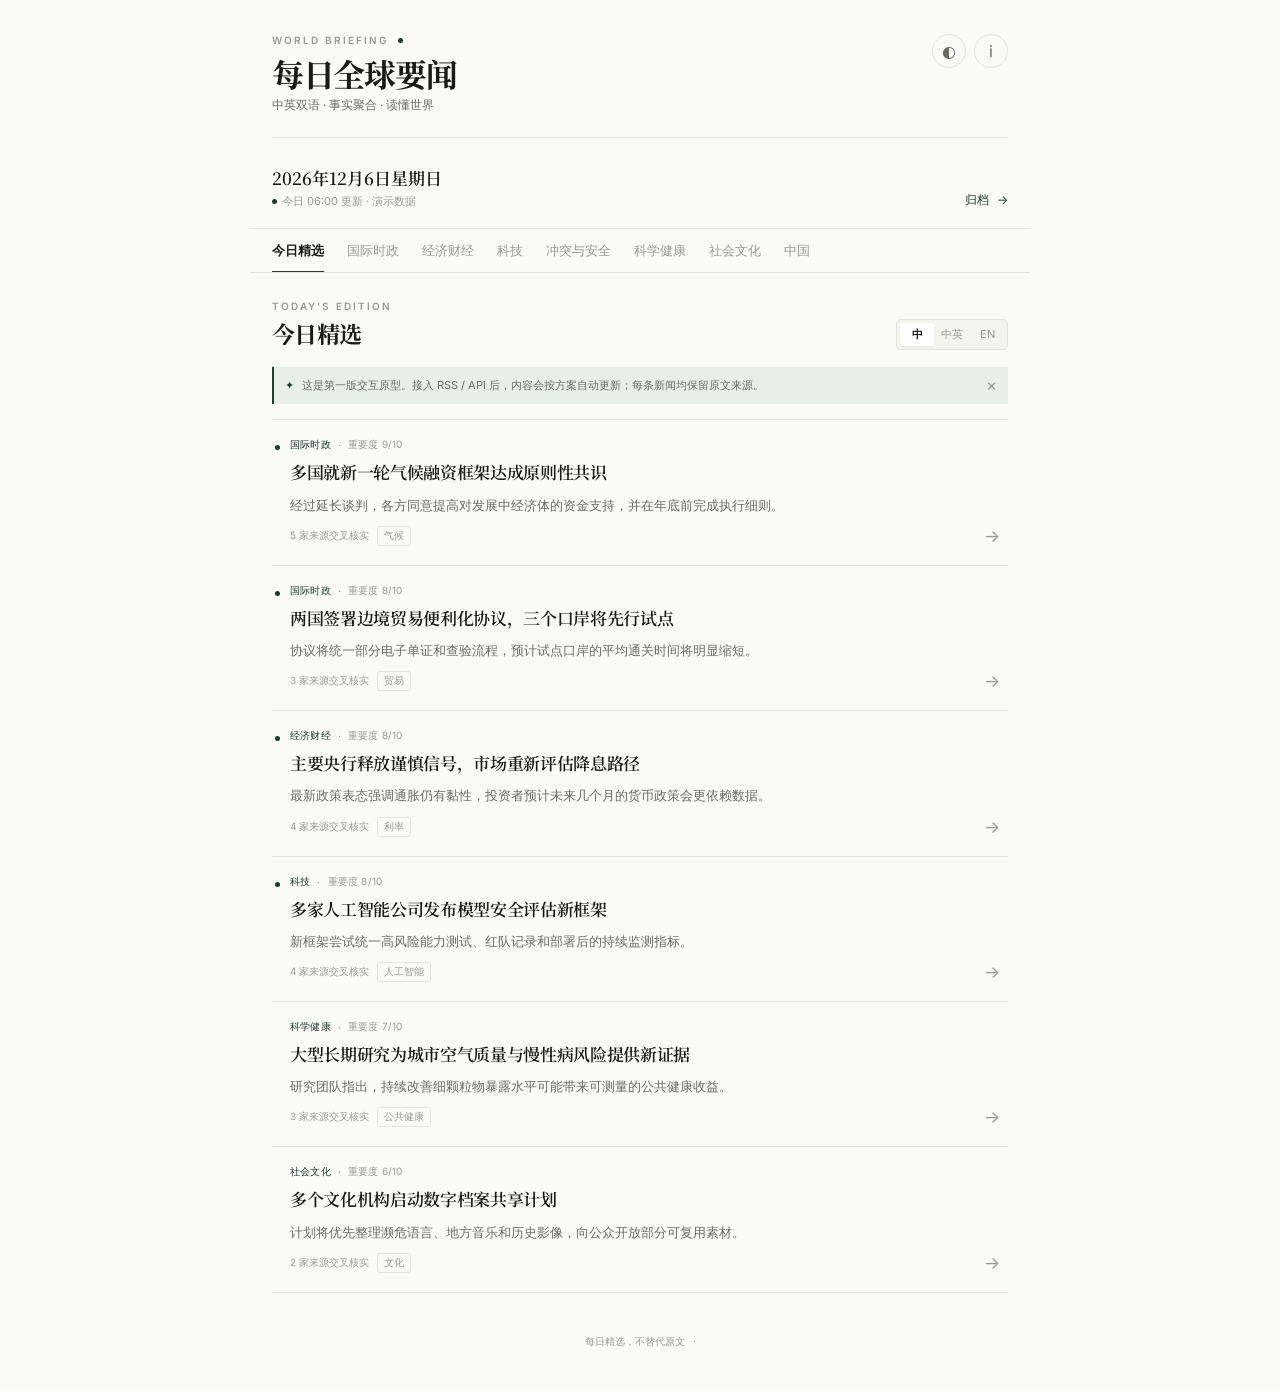
==== index.html @ 691db1d5 "Add files via upload" ====
<!doctype html>
<html lang="zh-CN">
  <head>
    <meta charset="UTF-8" />
    <meta name="viewport" content="width=device-width, initial-scale=1, viewport-fit=cover" />
    <meta name="theme-color" content="#1f3a32" />
    <meta name="description" content="每日全球要闻，中英双语简报。" />
    <link rel="manifest" href="manifest.webmanifest" />
    <link rel="icon" href="data:image/svg+xml,%3Csvg xmlns='http://www.w3.org/2000/svg' viewBox='0 0 64 64'%3E%3Crect width='64' height='64' rx='14' fill='%231f3a32'/%3E%3Cpath d='M17 18h30v7H25v8h19v7H25v9h22v7H17z' fill='%23fafaf8'/%3E%3C/svg%3E" />
    <title>每日全球要闻</title>
    <link rel="preconnect" href="https://fonts.googleapis.com" />
    <link rel="preconnect" href="https://fonts.gstatic.com" crossorigin />
    <link href="https://fonts.googleapis.com/css2?family=Inter:wght@400;500;600&family=Noto+Serif+SC:wght@500;600;700&display=swap" rel="stylesheet" />
    <link rel="stylesheet" href="styles.css" />
  </head>
  <body>
    <div class="app-shell">
      <header class="topbar">
        <div>
          <p class="eyebrow">WORLD BRIEFING <span class="live-dot"></span></p>
          <h1>每日全球要闻</h1>
          <p class="subtitle">中英双语 · 事实聚合 · 读懂世界</p>
        </div>
        <div class="top-actions" aria-label="页面设置">
          <button class="icon-button" id="theme-toggle" type="button" aria-label="切换主题" title="切换主题">◐</button>
          <button class="icon-button" id="about-toggle" type="button" aria-label="关于本应用" title="关于本应用">i</button>
        </div>
      </header>

      <main>
        <section class="date-row">
          <div>
            <p class="date-label" id="today-label"></p>
            <p class="update-note"><span class="status-dot"></span>今日 06:00 更新 · 演示数据</p>
          </div>
          <button class="archive-button" id="archive-toggle" type="button">归档 <span>→</span></button>
        </section>

        <section class="category-bar" aria-label="新闻分类">
          <div class="category-scroll" id="category-tabs"></div>
        </section>

        <section class="view-head">
          <div>
            <p class="section-kicker" id="view-kicker">TODAY'S EDITION</p>
            <h2 id="category-title">国际时政</h2>
          </div>
          <div class="language-switcher" role="group" aria-label="语言显示">
            <button class="language-button is-active" data-language="zh" type="button">中</button>
            <button class="language-button" data-language="bilingual" type="button">中英</button>
            <button class="language-button" data-language="en" type="button">EN</button>
          </div>
        </section>

        <div class="notice" id="demo-notice">
          <span class="notice-mark">✦</span>
          <span>这是第一版交互原型。接入 RSS / API 后，内容会按方案自动更新；每条新闻均保留原文来源。</span>
          <button id="notice-close" type="button" aria-label="关闭提示">×</button>
        </div>

        <section class="story-list" id="story-list" aria-live="polite"></section>

        <section class="empty-state is-hidden" id="empty-state">
          <div class="empty-icon">⌕</div>
          <h3>没有找到相关文章</h3>
          <p>试试切换分类，或在归档里搜索其他关键词。</p>
        </section>

        <section class="archive-panel is-hidden" id="archive-panel">
          <div class="archive-heading">
            <div>
              <p class="section-kicker">LOOK BACK</p>
              <h2>往期归档</h2>
            </div>
            <button class="text-button" id="archive-close" type="button">返回今日</button>
          </div>
          <label class="search-box">
            <span>⌕</span>
            <input id="archive-search" type="search" placeholder="搜索标题、主题或标签" />
          </label>
          <div class="archive-results" id="archive-results"></div>
        </section>
      </main>

      <footer class="footer">
        <span>每日精选，不替代原文</span>
        <span class="footer-separator">·</span>
        <button id="install-button" class="install-button is-hidden" type="button">添加到主屏幕</button>
      </footer>
    </div>

    <div class="modal-backdrop is-hidden" id="detail-modal" role="dialog" aria-modal="true" aria-labelledby="detail-title">
      <article class="detail-modal">
        <button class="modal-close" id="detail-close" type="button" aria-label="关闭详情">×</button>
        <div id="detail-content"></div>
      </article>
    </div>

    <div class="modal-backdrop is-hidden" id="about-modal" role="dialog" aria-modal="true" aria-labelledby="about-title">
      <article class="about-modal">
        <button class="modal-close" id="about-close" type="button" aria-label="关闭关于">×</button>
        <p class="section-kicker">ABOUT THE BRIEFING</p>
        <h2 id="about-title">把世界讲得清楚一点</h2>
        <p>每日全球要闻是一款面向手机阅读的中英双语新闻聚合工具。它把同一事件的多家报道合并为一条，用简洁的事实摘要帮助你快速建立全局感。</p>
        <div class="about-rule"></div>
        <p class="about-small">当前为前端交互原型，页面使用演示数据。正式版将接入 RSS / API、去重聚类、模型摘要和每日定时发布。</p>
      </article>
    </div>

    <script src="app.js"></script>
  </body>
</html>
---- styles.css ----
:root {
  color-scheme: light;
  --bg: #fafaf8;
  --surface: #ffffff;
  --surface-muted: #f3f3ef;
  --text: #1a1a18;
  --muted: #6b6b66;
  --soft: #9a9a94;
  --line: #e5e4df;
  --accent: #1f3a32;
  --accent-soft: #e8efeb;
  --shadow: 0 18px 60px rgba(26, 30, 25, .13);
}

:root[data-theme="dark"] {
  color-scheme: dark;
  --bg: #0f100f;
  --surface: #171917;
  --surface-muted: #1d201d;
  --text: #edede8;
  --muted: #a0a098;
  --soft: #70716b;
  --line: #2a2c29;
  --accent: #9bc9b2;
  --accent-soft: #1b2a22;
  --shadow: 0 18px 60px rgba(0, 0, 0, .36);
}

* { box-sizing: border-box; }
html { min-width: 320px; background: var(--bg); }
body {
  margin: 0;
  background: var(--bg);
  color: var(--text);
  font-family: Inter, "PingFang SC", "Microsoft YaHei", system-ui, sans-serif;
  -webkit-font-smoothing: antialiased;
}
button, input { font: inherit; }
button { color: inherit; }
.app-shell { width: min(100%, 780px); margin: 0 auto; padding: 28px 22px 42px; }
.topbar { display: flex; justify-content: space-between; align-items: flex-start; padding: 6px 0 23px; border-bottom: 1px solid var(--line); }
.eyebrow, .section-kicker { margin: 0; color: var(--soft); font-size: 10px; letter-spacing: .2em; font-weight: 600; }
.live-dot { display: inline-block; width: 5px; height: 5px; margin: 0 0 1px 5px; border-radius: 50%; background: var(--accent); }
h1, h2, h3, p { margin-top: 0; }
h1 { margin: 7px 0 2px; font-family: "Noto Serif SC", serif; font-size: clamp(26px, 5vw, 32px); line-height: 1.3; letter-spacing: -.04em; }
.subtitle { margin: 0; color: var(--muted); font-size: 12px; }
.top-actions { display: flex; gap: 8px; }
.icon-button, .modal-close { width: 34px; height: 34px; border: 1px solid var(--line); border-radius: 50%; background: transparent; cursor: pointer; color: var(--muted); transition: .2s ease; }
.icon-button:hover, .modal-close:hover { color: var(--text); border-color: var(--accent); background: var(--accent-soft); }
.date-row { display: flex; align-items: flex-end; justify-content: space-between; padding: 27px 0 19px; }
.date-label { margin: 0 0 4px; font-family: "Noto Serif SC", serif; font-size: 17px; font-weight: 600; }
.update-note { margin: 0; color: var(--soft); font-size: 11px; }
.status-dot { display: inline-block; width: 5px; height: 5px; margin: 0 5px 1px 0; border-radius: 50%; background: var(--accent); }
.archive-button, .text-button, .install-button { border: 0; padding: 0; background: none; color: var(--accent); cursor: pointer; font-size: 12px; }
.archive-button span { display: inline-block; margin-left: 5px; transition: transform .2s; }
.archive-button:hover span { transform: translateX(3px); }
.category-bar { margin: 0 -22px; border-bottom: 1px solid var(--line); border-top: 1px solid var(--line); overflow: hidden; }
.category-scroll { display: flex; gap: 23px; padding: 0 22px; overflow-x: auto; scrollbar-width: none; }
.category-scroll::-webkit-scrollbar { display: none; }
.category-button { position: relative; flex: 0 0 auto; padding: 13px 0 12px; border: 0; background: none; color: var(--soft); cursor: pointer; font-size: 13px; white-space: nowrap; }
.category-button::after { position: absolute; right: 0; bottom: -1px; left: 0; height: 2px; background: var(--accent); content: ""; opacity: 0; transform: scaleX(.3); transition: .2s ease; }
.category-button:hover, .category-button.is-active { color: var(--text); }
.category-button.is-active { font-weight: 600; }
.category-button.is-active::after { opacity: 1; transform: scaleX(1); }
.view-head { display: flex; align-items: flex-end; justify-content: space-between; padding: 27px 0 17px; }
.view-head h2, .archive-heading h2 { margin: 5px 0 0; font-family: "Noto Serif SC", serif; font-size: 23px; letter-spacing: -.03em; }
.language-switcher { display: flex; gap: 1px; padding: 3px; border: 1px solid var(--line); border-radius: 5px; background: var(--surface-muted); }
.language-button { min-width: 34px; padding: 4px 6px; border: 0; border-radius: 3px; background: transparent; color: var(--soft); cursor: pointer; font-size: 11px; }
.language-button.is-active { background: var(--surface); color: var(--text); box-shadow: 0 1px 2px rgba(0,0,0,.06); font-weight: 600; }
.notice { display: flex; align-items: flex-start; gap: 8px; margin: 0 0 15px; padding: 10px 11px; border-left: 2px solid var(--accent); background: var(--accent-soft); color: var(--muted); font-size: 11px; line-height: 1.6; }
.notice-mark { color: var(--accent); }
.notice button { flex: 0 0 auto; margin-left: auto; border: 0; padding: 0 0 0 6px; background: none; color: var(--soft); cursor: pointer; font-size: 17px; line-height: 1; }
.story-list { border-top: 1px solid var(--line); }
.story-card { position: relative; padding: 18px 4px 19px 18px; border-bottom: 1px solid var(--line); cursor: pointer; transition: background .2s ease; }
.story-card:hover { background: var(--surface-muted); }
.story-card.is-important::before { position: absolute; top: 25px; left: 3px; width: 5px; height: 5px; border-radius: 50%; background: var(--accent); content: ""; }
.story-meta { display: flex; align-items: center; gap: 7px; margin-bottom: 7px; color: var(--soft); font-size: 10px; letter-spacing: .02em; }
.category-label { color: var(--accent); }
.story-card h3 { margin: 0; font-family: "Noto Serif SC", serif; font-size: 17px; font-weight: 600; line-height: 1.55; letter-spacing: -.02em; }
.story-en-title { display: none; margin: 3px 0 0; color: var(--soft); font-size: 12px; line-height: 1.5; }
.story-summary { margin: 8px 0 0; color: var(--muted); font-size: 13px; line-height: 1.7; }
.story-en-summary { display: none; margin: 6px 0 0; color: var(--soft); font-size: 12px; line-height: 1.6; }
.story-footer { display: flex; align-items: center; gap: 8px; margin-top: 10px; color: var(--soft); font-size: 10px; }
.tag { padding: 2px 6px; border: 1px solid var(--line); border-radius: 3px; }
.story-arrow { margin-left: auto; padding-right: 4px; color: var(--soft); font-size: 17px; transition: transform .2s; }
.story-card:hover .story-arrow { transform: translateX(3px); color: var(--accent); }
.empty-state { padding: 70px 20px; text-align: center; }
.empty-icon { color: var(--soft); font-size: 34px; }
.empty-state h3 { margin: 8px 0; font-family: "Noto Serif SC", serif; }
.empty-state p { margin: 0; color: var(--muted); font-size: 13px; }
.archive-panel { padding-top: 27px; }
.archive-heading { display: flex; align-items: flex-end; justify-content: space-between; padding-bottom: 18px; }
.search-box { display: flex; align-items: center; gap: 8px; padding: 9px 12px; border: 1px solid var(--line); border-radius: 4px; background: var(--surface); color: var(--soft); }
.search-box input { width: 100%; border: 0; outline: 0; background: transparent; color: var(--text); font-size: 13px; }
.archive-results { margin-top: 18px; border-top: 1px solid var(--line); }
.archive-result { display: flex; align-items: center; justify-content: space-between; padding: 15px 2px; border-bottom: 1px solid var(--line); cursor: pointer; }
.archive-result-date { color: var(--soft); font-size: 10px; }
.archive-result h3 { margin: 3px 0 0; font-family: "Noto Serif SC", serif; font-size: 15px; }
.archive-result-arrow { color: var(--soft); }
.footer { display: flex; justify-content: center; gap: 8px; margin-top: 42px; color: var(--soft); font-size: 10px; }
.install-button { font-size: 10px; }
.detail-modal, .about-modal { position: relative; width: min(100%, 660px); max-height: min(88vh, 850px); overflow-y: auto; padding: 31px clamp(22px, 5vw, 44px) 38px; border: 1px solid var(--line); border-radius: 7px; background: var(--surface); box-shadow: var(--shadow); }
.modal-backdrop { position: fixed; z-index: 10; inset: 0; display: grid; place-items: center; padding: 18px; background: rgba(12, 16, 13, .58); backdrop-filter: blur(5px); }
.modal-backdrop.is-hidden, .is-hidden { display: none; }
.modal-close { position: absolute; top: 16px; right: 16px; border: 0; }
.detail-modal .story-meta { margin-top: 6px; }
.detail-modal h2 { max-width: 550px; margin: 13px 0 5px; font-family: "Noto Serif SC", serif; font-size: clamp(22px, 5vw, 30px); line-height: 1.45; letter-spacing: -.04em; }
.detail-en-title { margin: 0 0 23px; color: var(--soft); font-size: 13px; line-height: 1.6; }
.detail-lead { margin: 0 0 24px; padding-left: 14px; border-left: 2px solid var(--accent); color: var(--text); font-family: "Noto Serif SC", serif; font-size: 16px; line-height: 1.8; }
.detail-section { margin-top: 22px; }
.detail-section h3 { margin-bottom: 6px; color: var(--accent); font-size: 10px; letter-spacing: .14em; }
.detail-section p { margin: 0; color: var(--muted); font-size: 14px; line-height: 1.85; }
.detail-en { margin-top: 9px !important; color: var(--soft) !important; font-size: 12px !important; }
.source-list { display: flex; flex-wrap: wrap; gap: 8px; margin-top: 9px; }
.source-list a { padding: 5px 8px; border: 1px solid var(--line); border-radius: 3px; color: var(--accent); font-size: 11px; text-decoration: none; }
.source-list a:hover { background: var(--accent-soft); }
.about-modal h2 { margin: 8px 0 14px; font-family: "Noto Serif SC", serif; font-size: 25px; }
.about-modal > p:not(.section-kicker) { color: var(--muted); font-size: 14px; line-height: 1.9; }
.about-rule { width: 45px; height: 2px; margin: 26px 0 18px; background: var(--accent); }
.about-modal .about-small { color: var(--soft); font-size: 12px; }

body[data-language="bilingual"] .story-en-title, body[data-language="bilingual"] .story-en-summary { display: block; }
body[data-language="en"] .story-card h3, body[data-language="en"] .story-summary { display: none; }
body[data-language="en"] .story-en-title, body[data-language="en"] .story-en-summary { display: block; }

@media (max-width: 560px) {
  .app-shell { padding: 20px 16px 32px; }
  .category-bar { margin: 0 -16px; }
  .category-scroll { padding: 0 16px; gap: 20px; }
  .date-row { padding-top: 23px; }
  .view-head { align-items: flex-start; gap: 14px; flex-direction: column; }
  .story-card h3 { font-size: 16px; }
  .modal-backdrop { padding: 0; align-items: end; }
  .detail-modal, .about-modal { max-height: 91vh; border-radius: 9px 9px 0 0; }
}
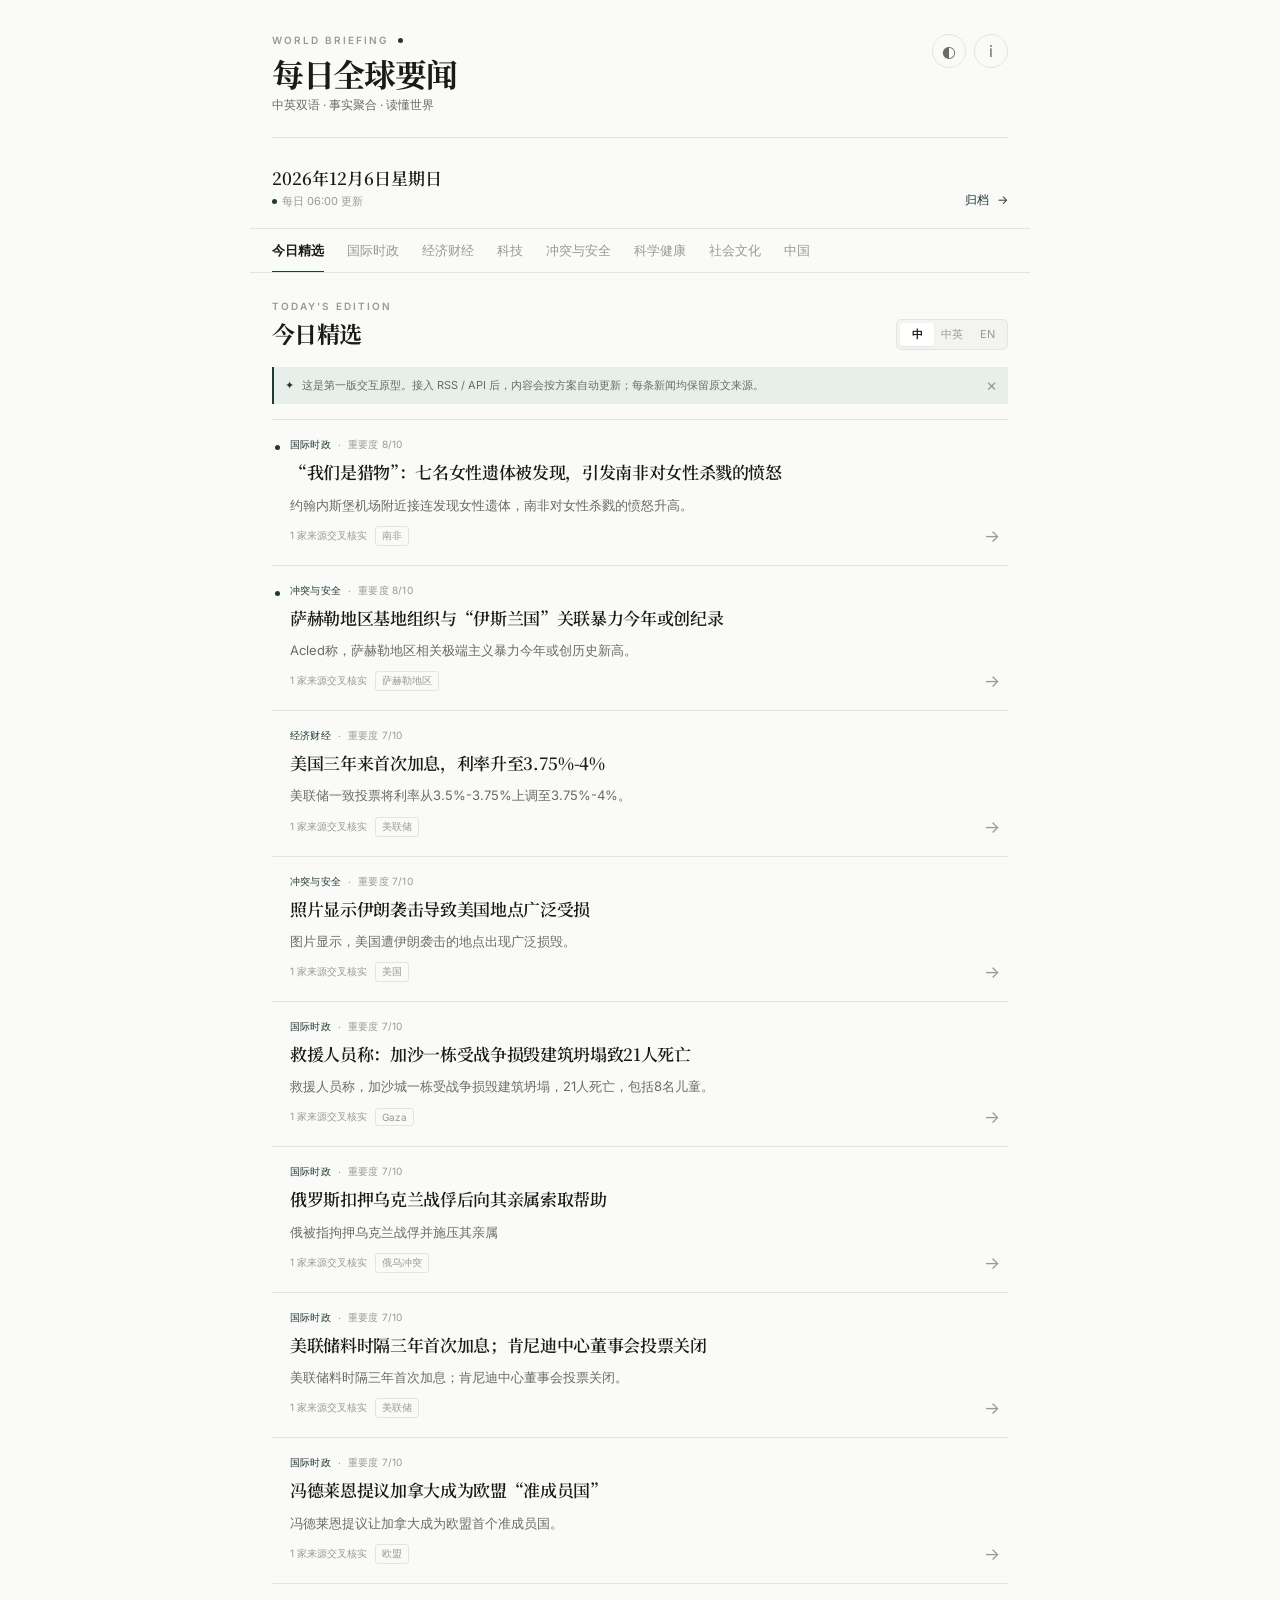
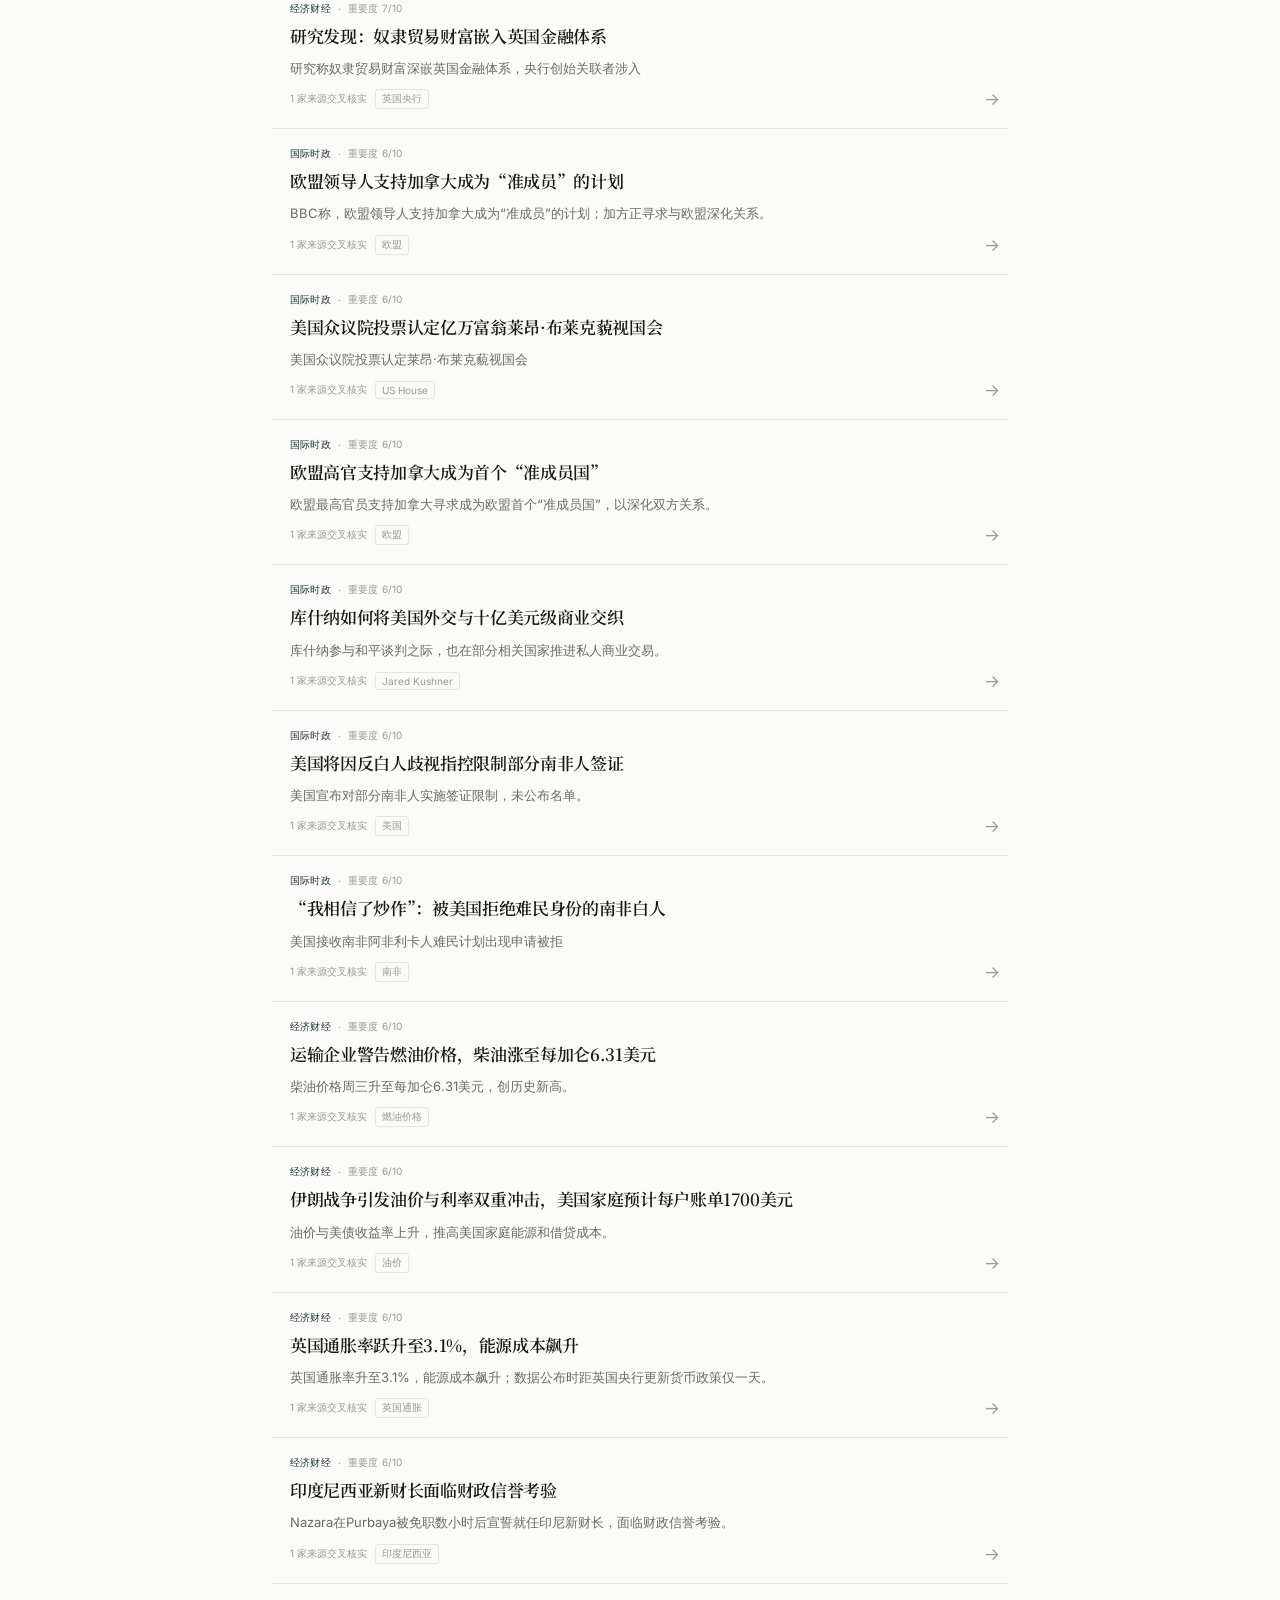
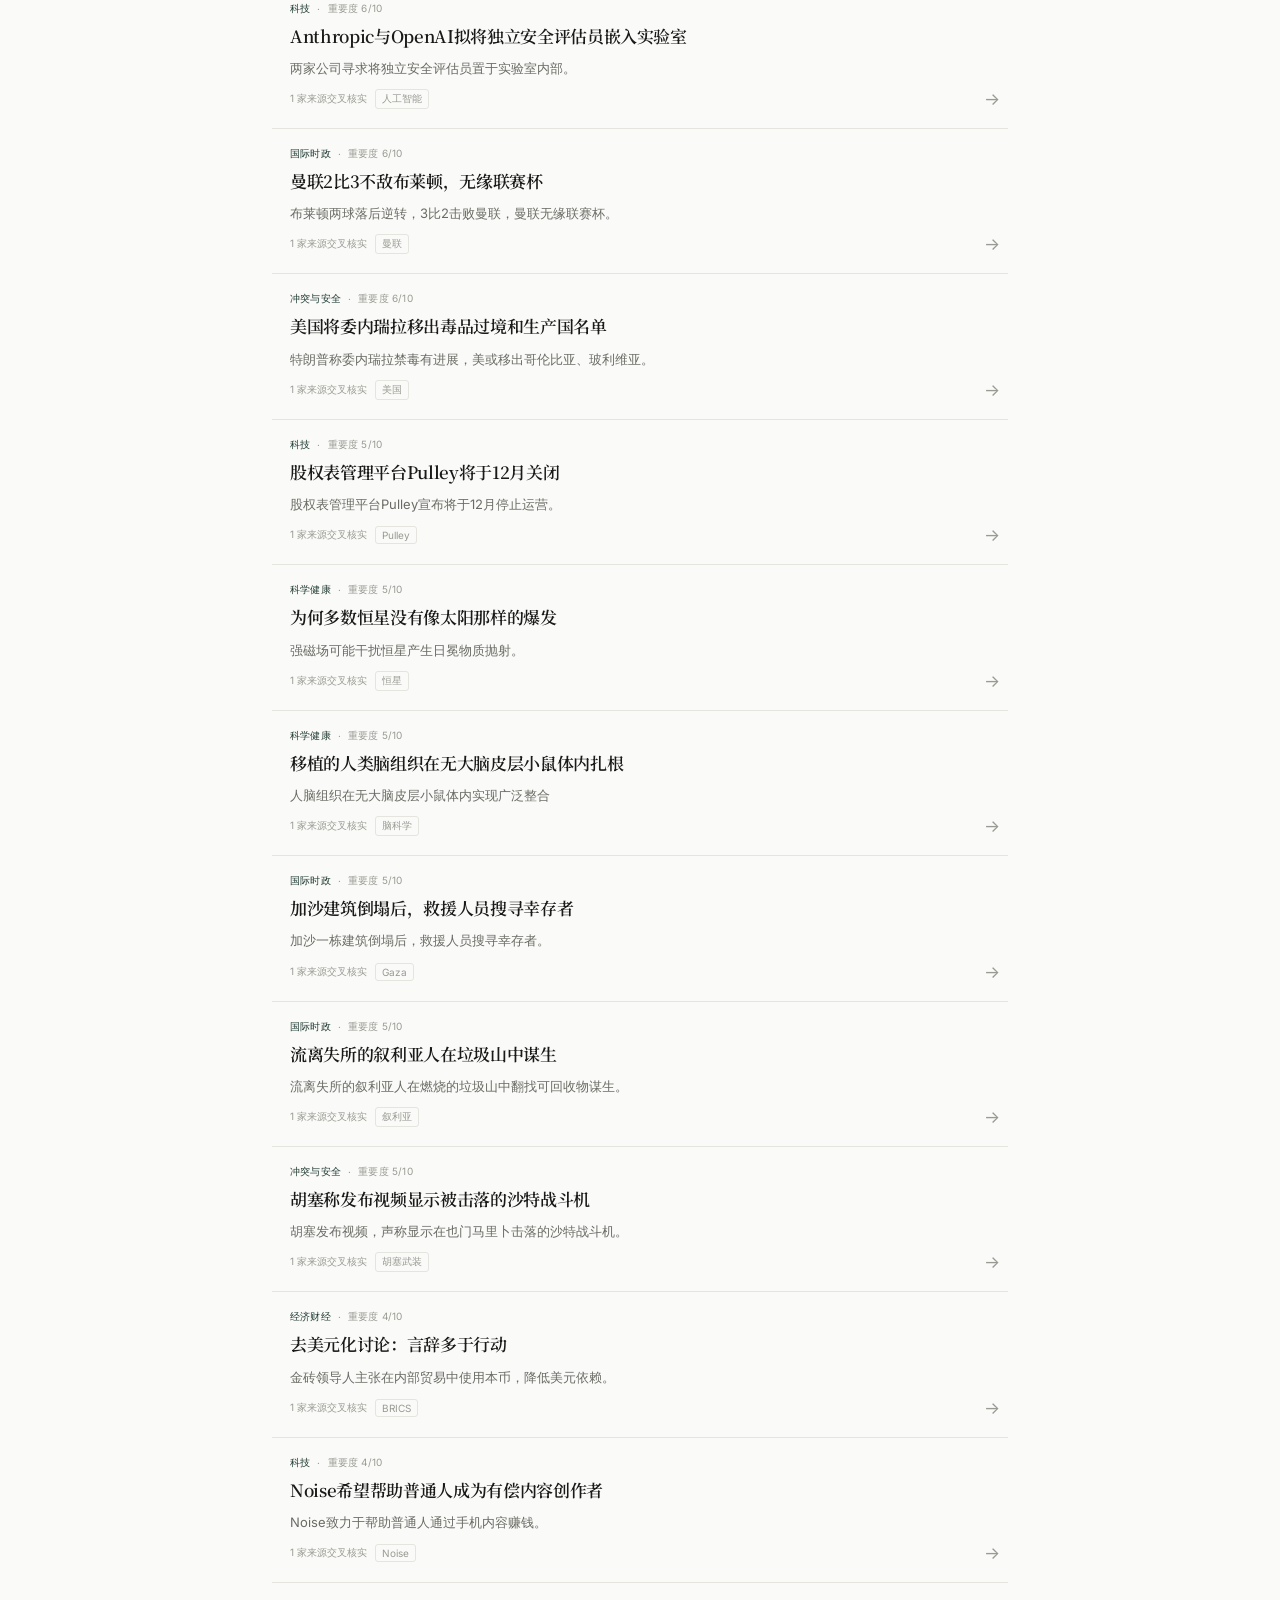
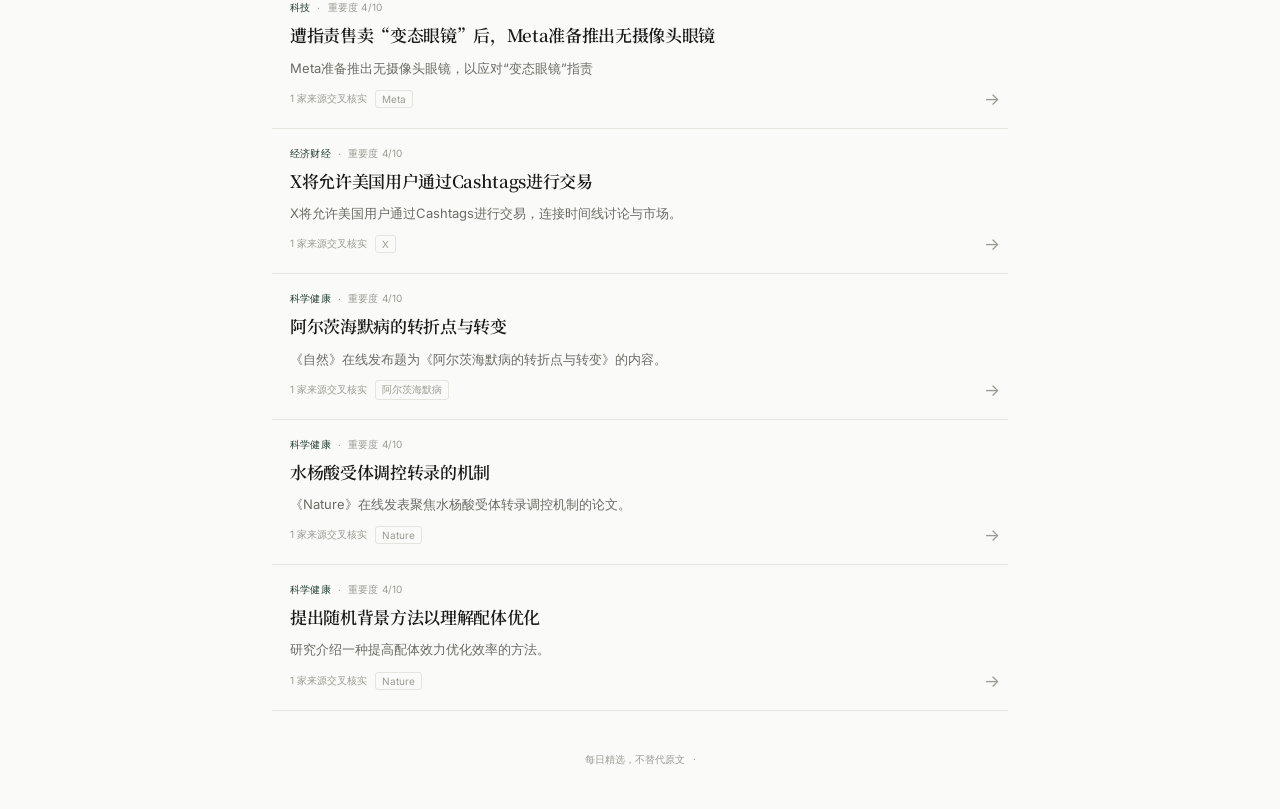
==== commit e5937c60: "fix: publish fresh page shell and resilient updates" ====
--- a/index.html
+++ b/index.html
@@ -31,7 +31,7 @@
         <section class="date-row">
           <div>
             <p class="date-label" id="today-label"></p>
-            <p class="update-note"><span class="status-dot"></span>今日 06:00 更新 · 演示数据</p>
+            <p class="update-note"><span class="status-dot"></span>每日 06:00 更新</p>
           </div>
           <button class="archive-button" id="archive-toggle" type="button">归档 <span>→</span></button>
         </section>
@@ -103,7 +103,7 @@
         <h2 id="about-title">把世界讲得清楚一点</h2>
         <p>每日全球要闻是一款面向手机阅读的中英双语新闻聚合工具。它把同一事件的多家报道合并为一条，用简洁的事实摘要帮助你快速建立全局感。</p>
         <div class="about-rule"></div>
-        <p class="about-small">当前为前端交互原型，页面使用演示数据。正式版将接入 RSS / API、去重聚类、模型摘要和每日定时发布。</p>
+        <p class="about-small">内容由 RSS 采集、去重聚类和模型摘要生成，每日自动更新。</p>
       </article>
     </div>
 
